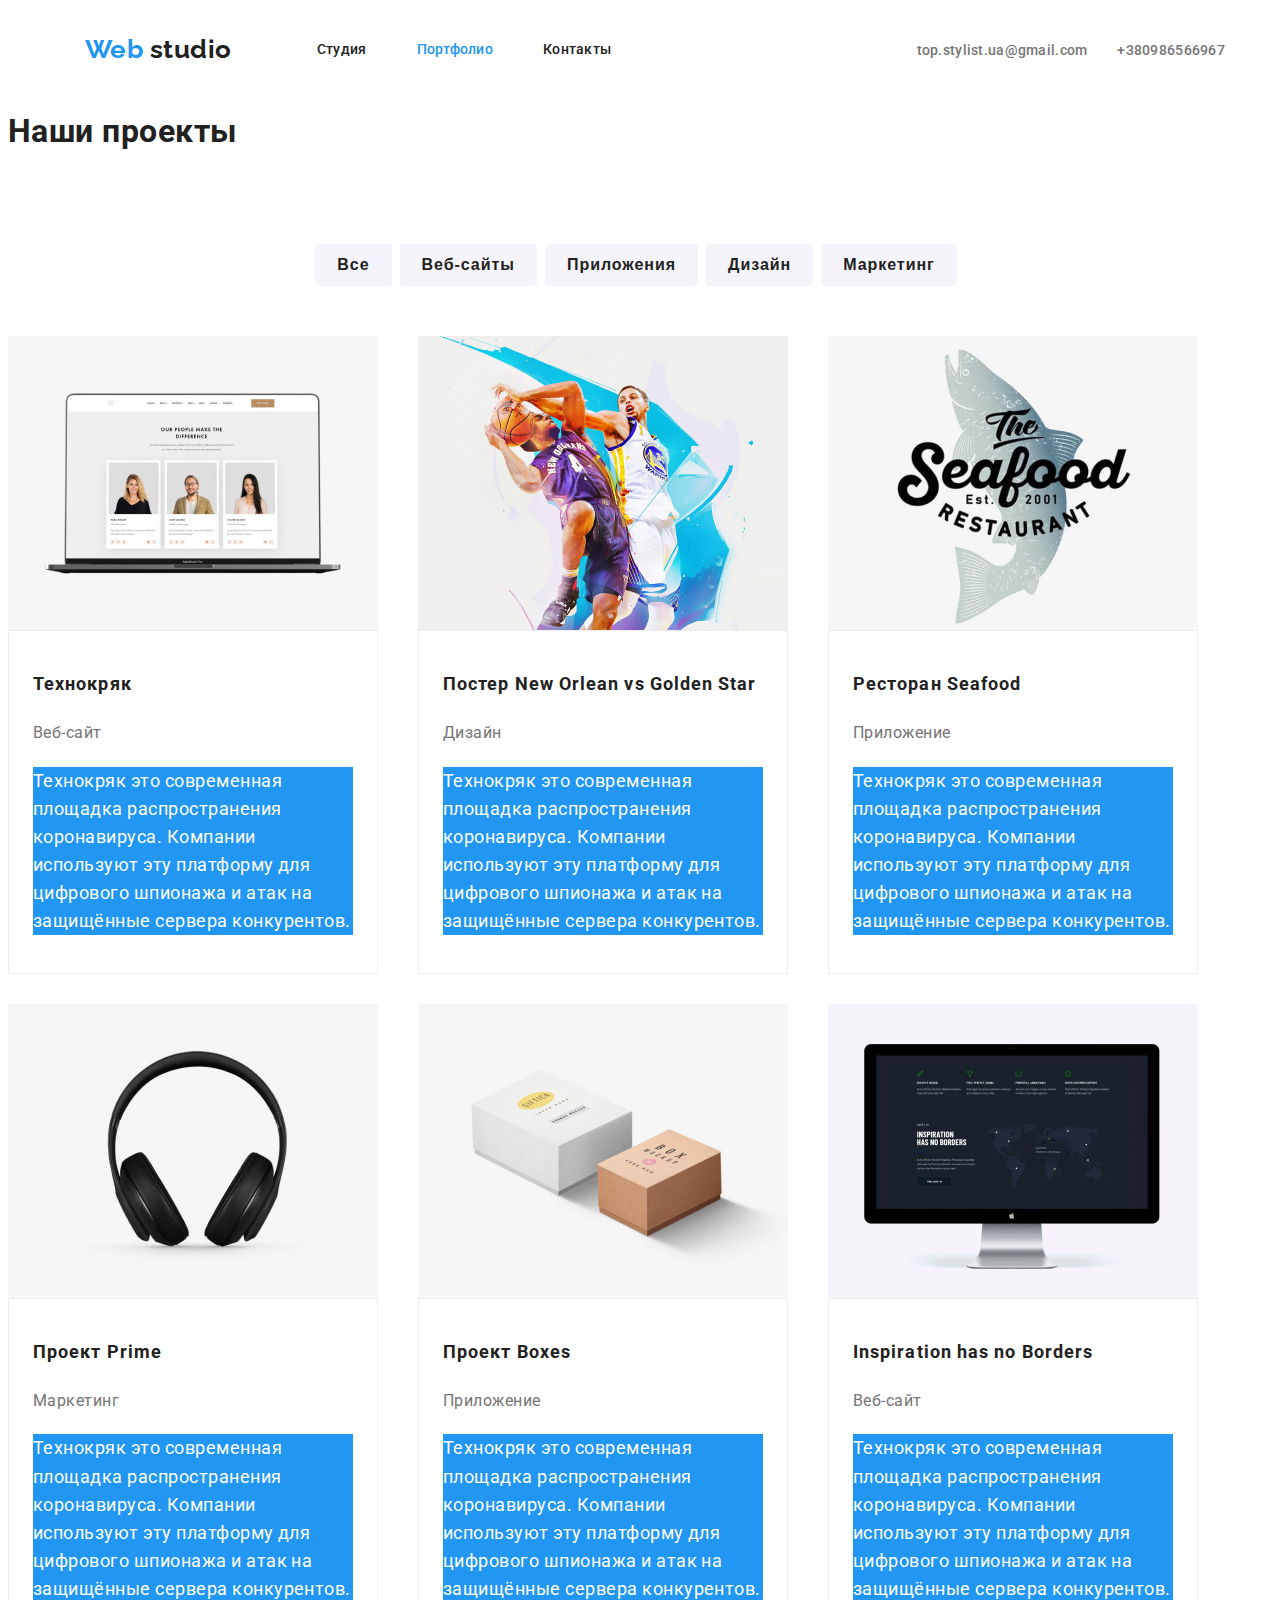
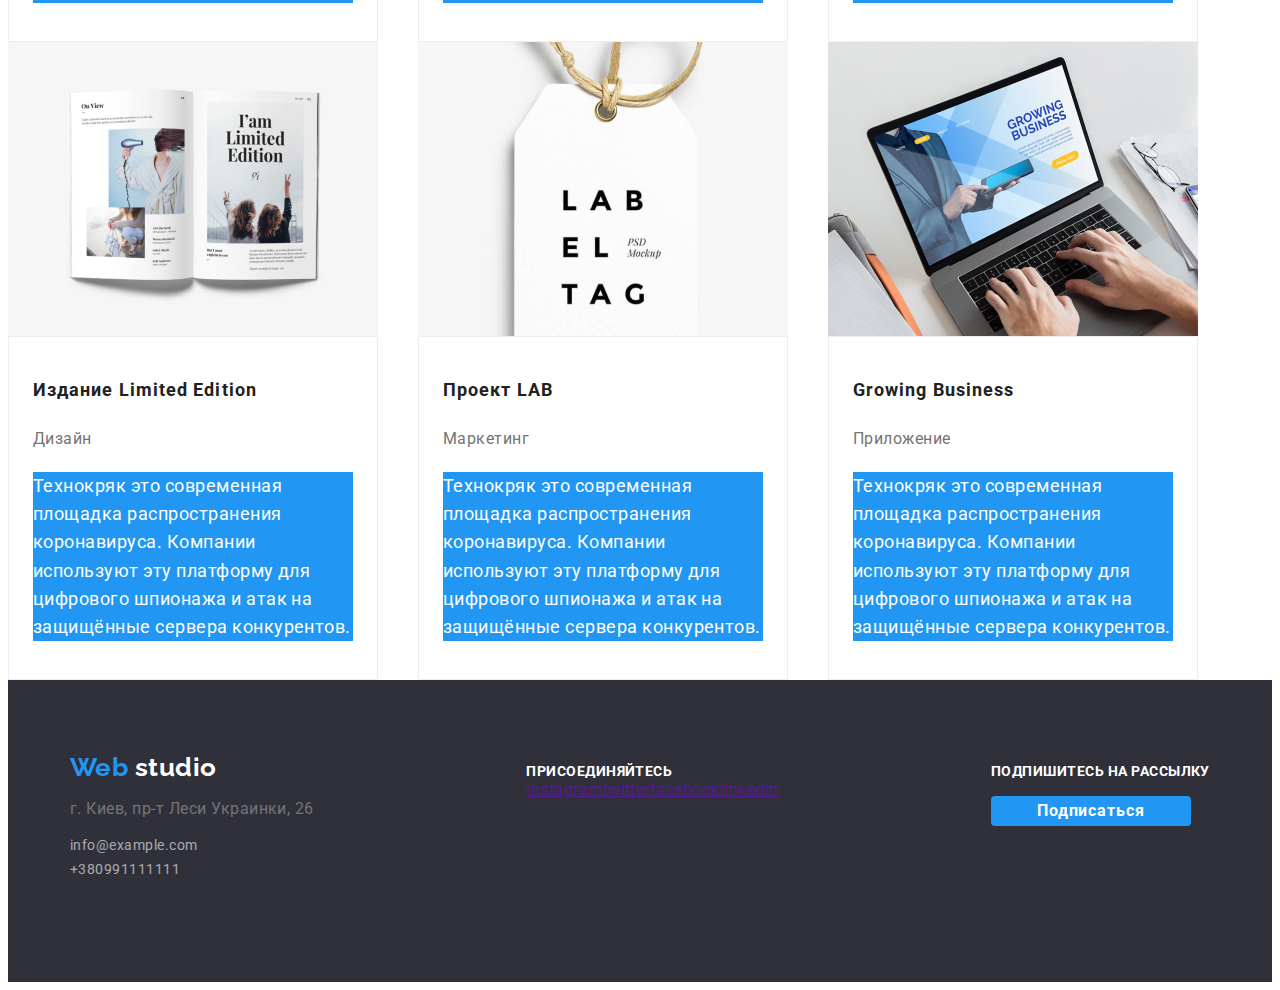
==== portfolio.html @ e204d61e "загружает дз №3" ====
<!DOCTYPE html>
<html lang="ru">
  <head>
    <meta charset="UTF-8" />
    <meta name="viewport" content="width=device-width, initial-scale=1.0" />
    <title>Portfolio</title>
    <link
      href="https://fonts.googleapis.com/css2?family=Raleway:wght@700&family=Roboto:wght@400;500;700&display=swap"
      rel="stylesheet"
    />
    <link rel="stylesheet" href="./css/styles.css" />
  </head>
  <body>
    <!-- navigator-->
    <header class="page-header container">
      <div class="container main-nav">
        <a href="./index.html" class="logo"
          >Web <span class="part-logo">studio</span></a
        >
        <nav class="main-nav">
          <ul class="site-nav list">
            <li class="item"><a href="./index.html" class="link">Студия</a></li>
            <li class="item">
              <a href="./portfolio.html" class="link main">Портфолио</a>
            </li>
            <li class="item"><a href="" class="link">Контакты</a></li>
          </ul>
        </nav>
        <!--contact-->
        <ul class="nav-registration list">
          <li class="item">
            <a class="link" href="mailto:top.stylist.ua@gmail.com"
              >top.stylist.ua@gmail.com</a
            >
          </li>
          <li class="item">
            <a class="link" href="tel:+380986566967">+380986566967</a>
          </li>
        </ul>
      </div>
    </header>
    <main>
      <h1>Наши проекты</h1>
      <!-- фильтр кнопки-->
      <ul class="list button-filter">
        <li><button class="button" type="button">Все</button></li>
        <li><button class="button" type="button">Веб-сайты</button></li>
        <li><button class="button" type="button">Приложения</button></li>
        <li><button class="button" type="button">Дизайн</button></li>
        <li><button class="button" type="button">Маркетинг</button></li>
      </ul>

      <ul class="project list">
        <li class="flex-element">
          <a class="project-link" href="">
            <img
              class="card-image"
              src="./image/project1.jpg"
              alt="technokrack"
              width="370"
            />
            <div class="card-content">
              <h2 class="title">Технокряк</h2>

              <p class="text">Веб-сайт</p>

              <p class="description">
                Технокряк это современная площадка распространения коронавируса.
                Компании используют эту платформу для цифрового шпионажа и атак
                на защищённые сервера конкурентов.
              </p>
            </div>
          </a>
        </li>
        <li class="flex-element">
          <a class="project-link" href="">
            <img
              class="card-image"
              src="./image/project2.jpg"
              alt="technokrack"
              width="370"
            />
            <div class="card-content">
              <h2 class="title">Постер New Orlean vs Golden Star</h2>
              <p class="text">Дизайн</p>
              <p class="description">
                Технокряк это современная площадка распространения коронавируса.
                Компании используют эту платформу для цифрового шпионажа и атак
                на защищённые сервера конкурентов.
              </p>
            </div>
          </a>
        </li>
        <li class="flex-element">
          <aclass="project-link"  href="">
            <img
              class="card-image"
              src="./image/project3.jpg"
              alt="technokrack"
              width="370"
            />
            <div class="card-content">
              <h2 class="title">Ресторан Seafood</h2>
              <p class="text">Приложение</p>
              <p class="description">
                Технокряк это современная площадка распространения коронавируса.
                Компании используют эту платформу для цифрового шпионажа и атак
                на защищённые сервера конкурентов.
              </p>
            </div>
          </aclass=>
        </li>
        <li class="flex-element">
          <a class="project-link" href="">
            <img
              class="card-image"
              src="./image/project4.jpg"
              alt="technokrack"
              width="370"
            />
            <div class="card-content">
              <h2 class="title">Проект Prime</h2>
              <p class="text">Маркетинг</p>
              <p class="description">
                Технокряк это современная площадка распространения коронавируса.
                Компании используют эту платформу для цифрового шпионажа и атак
                на защищённые сервера конкурентов.
              </p>
            </div>
          </a>
        </li>
        <li class="flex-element">
          <a class="project-link" href="">
            <img
              class="card-image"
              src="./image/project5.jpg"
              alt="technokrack"
              width="370"
            />
            <div class="card-content">
              <h2 class="title">Проект Boxes</h2>
              <p class="text">Приложение</p>
              <p class="description">
                Технокряк это современная площадка распространения коронавируса.
                Компании используют эту платформу для цифрового шпионажа и атак
                на защищённые сервера конкурентов.
              </p>
            </div>
          </a>
        </li>
        <li class="flex-element">
          <a class="project-link" href="">
            <img
              class="card-image"
              src="./image/project6.jpg"
              alt="technokrack"
              width="370"
            />
            <div class="card-content">
              <h2 class="title">Inspiration has no Borders</h2>
              <p class="text">Веб-сайт</p>
              <p class="description">
                Технокряк это современная площадка распространения коронавируса.
                Компании используют эту платформу для цифрового шпионажа и атак
                на защищённые сервера конкурентов.
              </p>
            </div>
          </a>
        </li>
        <li class="flex-element">
          <a class="project-link" href="">
            <img
              class="card-image"
              src="./image/project7.jpg"
              alt="technokrack"
              width="370"
            />
            <div class="card-content">
              <h2 class="title">Издание Limited Edition</h2>
              <p class="text">Дизайн</p>
              <p class="description">
                Технокряк это современная площадка распространения коронавируса.
                Компании используют эту платформу для цифрового шпионажа и атак
                на защищённые сервера конкурентов.
              </p>
            </div>
          </a>
        </li>
        <li class="flex-element">
          <a class="project-link" href="">
            <img
              class="card-image"
              src="./image/project8.jpg"
              alt="technokrack"
              width="370"
            />
            <div class="card-content">
              <h2 class="title">Проект LAB</h2>
              <p class="text">Маркетинг</p>
              <p class="description">
                Технокряк это современная площадка распространения коронавируса.
                Компании используют эту платформу для цифрового шпионажа и атак
                на защищённые сервера конкурентов.
              </p>
            </div>
          </a>
        </li>
        <li class="flex-element">
          <a class="project-link" href="">
            <img
              class="card-image"
              src="./image/project9.jpg"
              alt="technokrack"
              width="370"
            />
            <div class="card-content">
              <h2 class="title">Growing Business</h2>
              <p class="text">Приложение</p>
              <p class="description">
                Технокряк это современная площадка распространения коронавируса.
                Компании используют эту платформу для цифрового шпионажа и атак
                на защищённые сервера конкурентов.
              </p>
            </div>
          </a>
        </li>
      </ul>
    </main>
    <footer class="footer">
      <div class="footer-flex container">
        <address class="adres">
          <a class="logo" href=""
            >Web <span class="logo-footer"> studio</span></a
          >
          <p class="text">г. Киев, пр-т Леси Украинки, 26</p>
          <a class="link" href="mailto:info@example.com">info@example.com</a>
          <br />
          <a class="link" href="tel:+380991111111">+380991111111</a>
        </address>

        <div class="contact-footer">
          <b class="contact">Присоединяйтесь</b>
          <ul class="social list">
            <li><a href="">instagram</a></li>
            <li><a href="">twitter</a></li>
            <li><a href="">facebook</a></li>
            <li><a href="">linkedin</a></li>
          </ul>
        </div>
        <div class="contact-button">
          <b class="contact">Подпишитесь на рассылку</b> <br />
          <p class="button">Подписаться</p>
        </div>
      </div>
    </footer>
  </body>
</html>
---- css/styles.css ----
:root {
  --primary-text-color: #757575;
  --title-text-color: #212121;
  --accent-color: #2196f3;
  --primary-white-color: #ffffff;
  

  --secondary-background: #F5F4FA;
  --footer-color: #2F303A;
  --secondary-link: rgba(255, 255, 255, 0.6)


}
/* основной текст тексат #757575 */
/* текст заголовков #212121 */
/* цвет наведения #2196F3 */
/* фон первичный #E5E5E5 */
/* фон  вторичный #F5F4FA */
/* фон хэдер #FFFFFF */
/* фон футер #2F303A */



*, ::before, ::after {
  box-sizing: border-box;
}

body {
  background-color:var(--primary-white-color);
  color: var(--primary-text-color);
  font-family: roboto, sans-serif;
  letter-spacing: 0.03em;
}
h1,
h2,
h3,
h4,
h5,
h6 {
  color: var(--title-text-color);
}

.container {
  margin-left: auto;
  margin-right: auto;
  width: 1170px;
  padding-left: 15px;
  padding-right: 15px;
  

}
.container-padding {
  padding-bottom: 94px;
  padding-top: 94px;
  margin-bottom: 94px;
  background-color: var(--secondary-background);
}
/* header */

.page-header {
  background-color: var(--primary-white-color)
margin-bottom: 0px;

}
  

/* logo */
.logo {
  
  color: var(--accent-color);
  font-family: Raleway;

  font-weight: 700;
  font-size: 26px;
  line-height: 1.2;
  text-decoration: none;
}

.part-logo {
  color: var(--title-text-color);
}
.logo-footer {
  color: var(--primary-white-color);
}

.part-logo:hover,
.part-logo:focus {
  color: var(--accent-color);
}
.logo:hover,
.logo:focus {
  color: var(--title-text-color);
}
/* все списки */

.list {
  padding: 0;
  margin: 0;
  list-style: none;
}
/* nav */

.main-nav {
  display: flex ;
  align-items: center; 
  margin-bottom: 0px;
}

.site-nav {
  display: flex;
  margin-left: 85px;
  

}
.site-nav .item {
  margin-right: 50px;
  
}

.site-nav .item:last-child {
  margin-right: 0px;
}

.site-nav .link {
  display: block;
  padding-top: 32px;
  padding-bottom: 32px;

  color: var(--title-text-color);

  font-weight: 500;
  font-size: 14px;
  line-height: 1.14;
  letter-spacing: 0.02em;
  text-decoration: none;

}
.site-nav .link:hover,
.site-nav .link:focus {
  color: Var(--accent-color);
}

.nav-registration {
  display: flex;
  margin-left: auto;
}


.nav-registration .item:not(:last-child) {
  margin-right: 30px;
}

.nav-registration .item {
  display: block;
  padding-top: 32px;
  padding-bottom: 32px;Ї

  }
  .nav-registration .link {
    color: var(--primary-text-color);
    font-weight: 500;
    font-size: 14px;
    line-height: 1.14;
    letter-spacing: 0.02em;
    text-decoration: none;
  }
  .nav-registration .link:hover,
  .nav-registration .link:focus {
    color: Var(--accent-color);
  }
  
  

  .site-nav .link.main {
    color: var(--accent-color);
  }
  /* Hero */
  .hero {
    min-width: 1600px;
    

    text-align: center;


   
  }
  .hero .title {
    margin-top: 0;
    margin-bottom: 30;
    color: var(--primary-white-color);

    font-weight: 900;
    font-size: 44px;
    line-height: 1.36;

    text-align: center;
    letter-spacing: 0.06em;
    text-transform: uppercase;
  }

  /* button */
  .button {
    display: inline-block;
    min-width: 200px;
    border-radius: 4px;
    padding: 10px 32 px;

    color: var(--primary-white-color);
    background-color: var(--accent-color);

    font-weight: 700;
    font-size: 16px;
    line-height: 1.87;
    letter-spacing: 0.06em;
    text-decoration: none;
    text-align: center;
  }
  .button-filter {
    display: flex;
    justify-content: center ;
    margin-top: 94px;
    margin-bottom: 50px;
  }
  
  
  .button-filter .button {
    
    color: var(--title-text-color);
    background-color:var(--secondary-background)  ;
    border: 0px;
    
    
    padding-left: 22px;
    padding-right: 22px;
    padding-top: 6px;
    padding-bottom: 6px;
    min-width: 73px;
    margin-right: 8px;
  }

  .button-filter:last-child
  {
    margin-right: 0px;
  }
  .button-filter .button:hover,.button-filter .button:focus {
    background-color: var(--accent-color);
    color: var(--primary-white-color);
  }

  /* section */
  .section-title {
  margin-top: 0;
  margin-bottom: 50px;
  color: var(--title-text-color);

  font-weight: 700;
  font-size: 36px;
  line-height: 1.17;
  text-align: center;
}
.section .title {
  margin-bottom: 10px;
}

  .section {
    padding-top: 94px;
    padding-bottom: 94px;
    
  }
.section .no-padding {
  padding-top: 0px;
  padding-bottom: 0px;
}






.section .img {
  margin-bottom: 30px;
}


/* strong-side */

.strong-side {
  display: flex;
  

}

.strong-side .title {
  color: var(--title-text-color);

  font-weight: 700;
  font-size: 14px;
  line-height: 1.14;
}

.strong-side .text {
  font-weight: 400;
  font-size: 14px;
  line-height: 1.71;
}
/* our profile */

.our-profile {
  display: flex;
  margin-left: auto;
  margin-right: auto;
  
}

.our-profile .title {

  
  color: var(--primary-white-color);
  
  font-weight: 700;
  font-size: 14px;
  line-height: 1.14;

  text-align: center;
}
/* our team */
.flex-team
{ 
display: flex;
margin-left: auto;
margin-right: auto;

}
.flex-team .element:not(:last-child)  {
  margin-right: 30px;
  }


.team-title {
  font-weight: 500;
  font-size: 16px;
  line-height: 1.19;

  text-align: center;
  margin-bottom: 10px;
}

.team .text {
  font-weight: 400;
  font-size: 16px;
  line-height: 1.19;

  text-align: center;
}

/* our client */

.flex-client  {
  display: flex;
  
}

.flex-client .element
{
  
  margin-right: 30px;
  margin-left: auto;
margin-right: auto;
  }


/* footer  */

.footer-flex{
display: flex;
  justify-content: space-between;
  align-items: baseline;
  padding-top: 72px;
  padding-bottom: 100px;
}

.footer {
  background-color: var(--footer-color)
 
}
/* footer logo */
.adres .logo {
  margin-top: 20px;
}

/* adres */
.adres {
  font-style: normal;
  
}
}
.adres .text {
  color: var(--primary-white-color);

  font-weight: 400;
  font-size: 14px;
  line-height: 1.71;
}
.adres .link {
  color: var(--secondary-link);

  font-weight: 400;
  font-size: 14px;
  line-height: 1.71;
  text-decoration: none;
}  
  .adres .link:hover, .adres .link:focus
   {
    color: var(--accent-color)
  }

/* contact */



.contact {
  margin-bottom: 20px;

  color: var(--primary-white-color);

  font-weight: 700;
  font-size: 14px;
  line-height: 1.14;

  text-transform: uppercase;
}

.social {
  display: flex;
}
/* our project */

.project {
  display: flex;
  flex-wrap: wrap;
  
}

.project-link {
  text-decoration: none;
}

.flex-element {
  width: 380px;
  margin-right: 30px;
  margin-bottom: 30px;


}

.flex-element:nth-child(3n)
{
  margin-right: 0px;
}
 
.flex-element:not(:nth-child(-n + 3))  {
margin-bottom: 0px;}


.project .title {
  color: var(--title-text-color);

  font-weight: 700;
  font-size: 18px;
  line-height: 2;

  letter-spacing: 0.06em;
}
.project .text {
  color: var(--primary-text-color);

  font-weight: 400;
  font-size: 16px;
  line-height: 1.9;
}
.project .description {
  color: var(--primary-white-color);
  background-color: var(--accent-color);

  font-weight: 400;
  font-size: 18px;
  line-height: 1.56;
}

.card-content {
padding-left: 24px;
padding-right: 24px;
padding-top: 20px;
padding-bottom: 20px;

width: 370px  ;



background: var(--primary-white-color);
border: 1px solid #EEEEEE;
box-sizing: border-box;

}

.card-image {
  display: block;
}
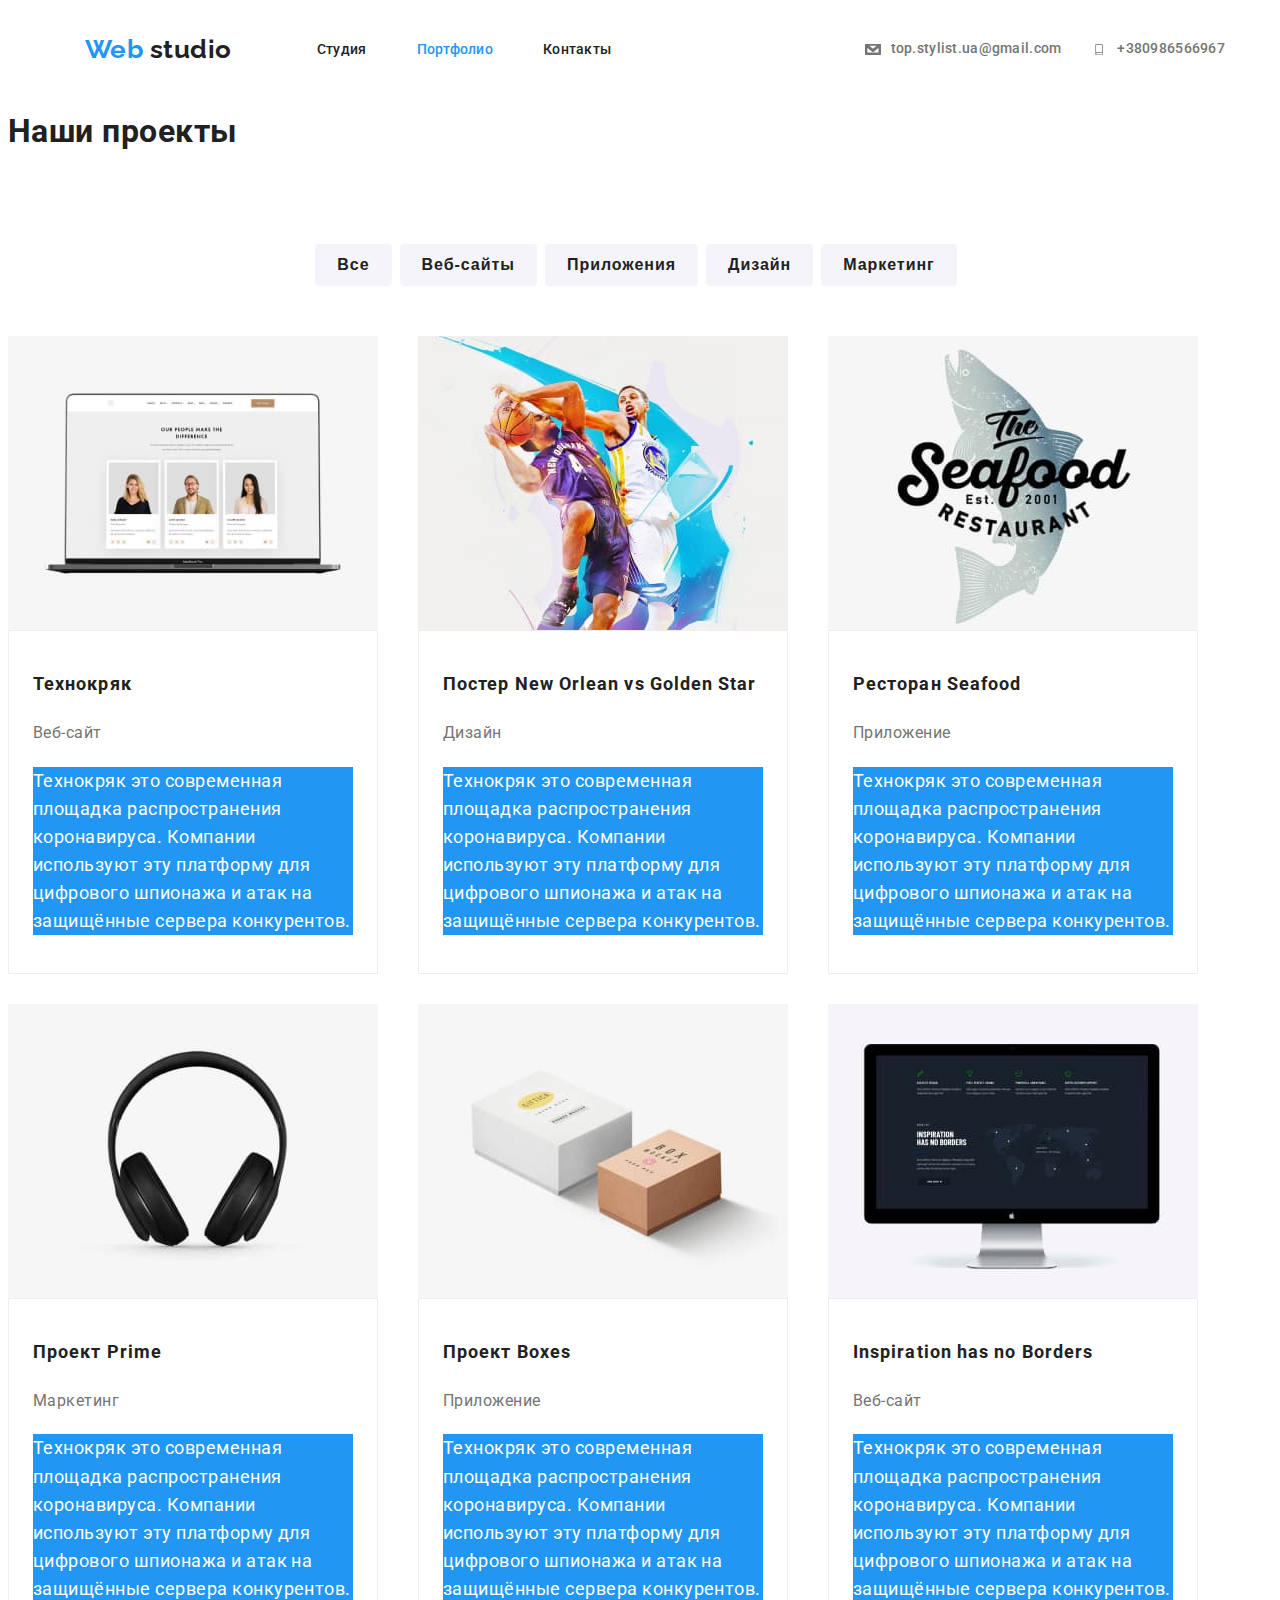
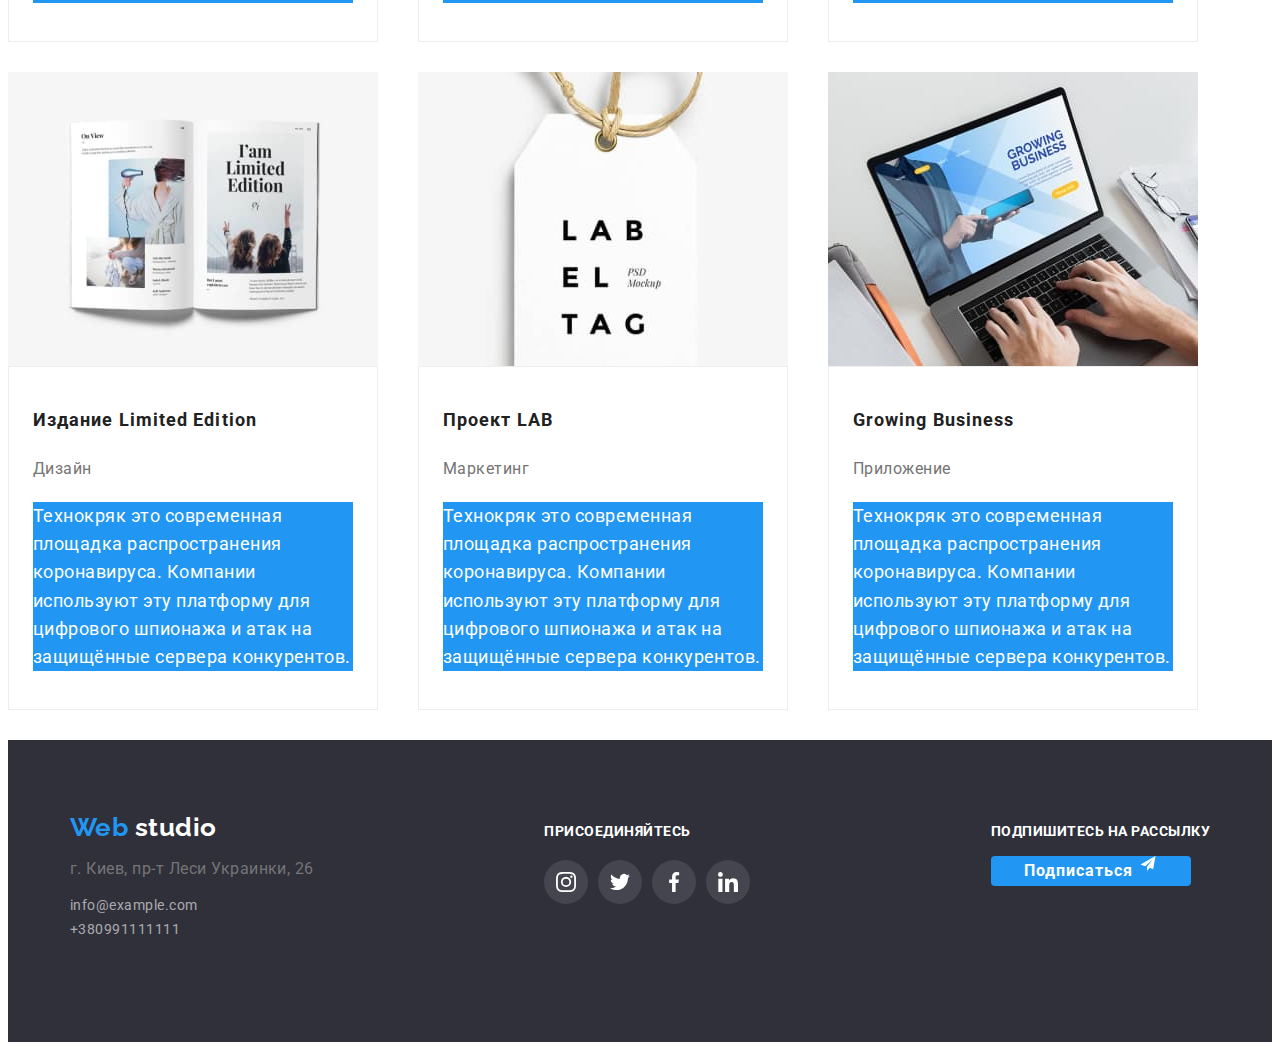
==== commit 0cb3a3ec: "раставляет декоративные элементы" ====
--- a/portfolio.html
+++ b/portfolio.html
@@ -29,12 +29,21 @@
         <!--contact-->
         <ul class="nav-registration list">
           <li class="item">
-            <a class="link" href="mailto:top.stylist.ua@gmail.com"
-              >top.stylist.ua@gmail.com</a
-            >
+            <div class="icon-contact">
+              <svg class="svg-contact" width="16" height="11.2">
+                <use href="./image/symbol-defs-opt.svg#icon-envelope"></use>
+              </svg>
+        
+              <a class="link" href="mailto:top.stylist.ua@gmail.com">top.stylist.ua@gmail.com</a>
+            </div>
           </li>
           <li class="item">
-            <a class="link" href="tel:+380986566967">+380986566967</a>
+            <div class="icon-contact">
+              <svg class="svg-contact" width="16" height="11.2">
+                <use href="./image/symbol-defs-opt.svg#icon-smartphone"></use>
+              </svg>
+              <a class="link" href="tel:+380986566967">+380986566967</a>
+            </div>
           </li>
         </ul>
       </div>
@@ -229,29 +238,54 @@
     <footer class="footer">
       <div class="footer-flex container">
         <address class="adres">
-          <a class="logo" href=""
-            >Web <span class="logo-footer"> studio</span></a
-          >
-          <p class="text">г. Киев, пр-т Леси Украинки, 26</p>
+          <a class="logo" href="">Web <span class="logo-footer"> studio</span></a>
+          <p class="text-adres">г. Киев, пр-т Леси Украинки, 26</p>
           <a class="link" href="mailto:info@example.com">info@example.com</a>
           <br />
           <a class="link" href="tel:+380991111111">+380991111111</a>
         </address>
-
+    
         <div class="contact-footer">
           <b class="contact">Присоединяйтесь</b>
-          <ul class="social list">
-            <li><a href="">instagram</a></li>
-            <li><a href="">twitter</a></li>
-            <li><a href="">facebook</a></li>
-            <li><a href="">linkedin</a></li>
+          <ul class="list footer-icon">
+            <li>
+              <a class="svg" href=""><svg width="20" height="20">
+                  <use href="./image/symbol-defs-opt.svg#icon-instagram"></use>
+                </svg>
+              </a>
+            </li>
+            <li>
+              <a class="svg" href=""><svg width="20" height="20">
+                  <use href="./image/symbol-defs-opt.svg#icon-twitter"></use>
+                </svg>
+              </a>
+            </li>
+            <li>
+              <a class="svg" href=""><svg width="20" height="20">
+                  <use href="./image/symbol-defs-opt.svg#icon-facebook"></use>
+                </svg>
+              </a>
+            </li>
+            <li>
+              <a class="svg" href=""><svg width="20" height="20">
+                  <use href="./image/symbol-defs-opt.svg#icon-linkedin"></use>
+                </svg>
+              </a>
+            </li>
           </ul>
         </div>
         <div class="contact-button">
           <b class="contact">Подпишитесь на рассылку</b> <br />
-          <p class="button">Подписаться</p>
+          <div>
+            <p class="button">
+              Подписаться
+              <svg width="20" height="20">
+                <use href="./image/symbol-defs-opt.svg#icon-send"></use>
+              </svg>
+    
+            </p>
+          </div>
         </div>
-      </div>
     </footer>
   </body>
 </html>
--- a/css/styles.css
+++ b/css/styles.css
@@ -7,7 +7,8 @@
 
   --secondary-background: #F5F4FA;
   --footer-color: #2F303A;
-  --secondary-link: rgba(255, 255, 255, 0.6)
+  --secondary-link: rgba(255, 255, 255, 0.6);
+  --icon-color: #AFB1B8;
 
 
 }
@@ -153,7 +154,8 @@
 .nav-registration .item {
   display: block;
   padding-top: 32px;
-  padding-bottom: 32px;Ї
+  padding-bottom: 32px;
+  
 
   }
   .nav-registration .link {
@@ -167,8 +169,24 @@
   .nav-registration .link:hover,
   .nav-registration .link:focus {
     color: Var(--accent-color);
-  }
-  
+    
+  }
+  .icon-contact {
+  display: inline-flex;
+  fill: var(--primary-text-color);
+  align-items: center;
+  
+  
+}
+.svg-contact {
+  margin-right: 10px;
+}
+  
+.icon-contact:hover,
+.icon-contact:focus
+{
+  fill: var(--accent-color);
+}
   
 
   .site-nav .link.main {
@@ -176,17 +194,35 @@
   }
   /* Hero */
   .hero {
+  display: flex;
+  justify-content: center;
+  align-items: center;
+
+
     min-width: 1600px;
+    height: 600px;
+    margin-left: auto;
+    margin-right: auto;
+    background-image: linear-gradient(to right, 
+    rgba(47, 48, 58, 0.8),
+    rgba(47, 48, 58, 0.8)
+    ),
+    url(../image/Header-opt.jpg);
+    block-size: cover;
+    background-repeat: no-repeat;
+    background-position:center;
+    background-color: var(--footer-color);
+
+    text-align: center;
+
+
+   
+  }
+  .hero .title {
     
 
-    text-align: center;
-
-
-   
-  }
-  .hero .title {
-    margin-top: 0;
-    margin-bottom: 30;
+    margin-top: 0px;
+    margin-bottom: 30px;
     color: var(--primary-white-color);
 
     font-weight: 900;
@@ -284,11 +320,63 @@
 
 /* strong-side */
 
+
 .strong-side {
   display: flex;
-  
-
-}
+
+}
+
+.strong-side .icon:not(:last-child) {
+  margin-right: 30px;
+}
+
+
+  
+.strong-side .background {
+  
+  display: flex;
+  justify-content: center;
+  align-items: center;
+}
+
+.icon .background {
+  background-color: var(--secondary-background);
+  
+  height: 120px;
+ 
+
+
+border-radius: 4px; 
+}
+
+ /* .strong-side .icon::before {
+  display: block;
+  content: "";
+  height: 120px;
+  
+  
+  block-size: contain;  
+  background-repeat: no-repeat;
+  background-position: center;
+  background-color: var(--secondary-background);
+  border-radius: 4px;
+}
+
+.strong-side .icon:nth-child(1)::before {
+  background-image: url(../image/antenna.svg);
+}
+
+.strong-side .icon:nth-child(2)::before {
+  background-image: url(../image/clock1.svg);
+}
+
+.strong-side .icon:nth-child(3)::before {
+  background-image: url(../image/diagram1.svg);
+}
+
+.strong-side .icon:nth-child(4)::before {
+  background-image: url(../image/astronaut.svg);
+} */
 
 .strong-side .title {
   color: var(--title-text-color);
@@ -329,7 +417,11 @@
 display: flex;
 margin-left: auto;
 margin-right: auto;
-
+}
+
+.flex-team .element {
+  border-radius: 3px;
+  box-shadow: 0px 4px 4px rgba(0, 0, 0, 0.25);
 }
 .flex-team .element:not(:last-child)  {
   margin-right: 30px;
@@ -353,20 +445,68 @@
   text-align: center;
 }
 
+.team-icon {
+  display: flex;
+  justify-content: center;
+  
+}
+
+.team-icon .svg {
+  display: flex;
+  justify-content: center;
+  align-items: center;
+  height: 44px;
+  width: 44px;
+
+  fill: var(--icon-color);
+  
+  border-radius: 50%;
+  margin-right: 10px;
+  margin-bottom: 24px;
+}
+.team-icon .svg:(:last-child) {
+  margin-right: 0px;
+}
+
+.team-icon .svg:hover {
+  fill: var(--primary-white-color);
+  background-color: var(--accent-color);
+  
+}
+
+
 /* our client */
 
 .flex-client  {
   display: flex;
-  
-}
-
-.flex-client .element
-{
-  
+}
+
+
+
+
+.flex-client .svg {
+  display: flex;
+  justify-content: center;
+  align-items: center;
   margin-right: 30px;
-  margin-left: auto;
-margin-right: auto;
-  }
+  border-radius: 4px;
+  border: 1px solid var(--icon-color);
+  fill: var(--icon-color);
+
+   
+
+  
+  width: 170px;
+  height: 90px;
+}
+
+.flex-client .svg:hover {
+  fill: var(--accent-color);
+  border-color: var(--accent-color);
+}
+
+.flex-client .element:last-child {
+  margin-right: 0px;}
 
 
 /* footer  */
@@ -419,9 +559,11 @@
 
 
 .contact {
-  margin-bottom: 20px;
+ 
 
   color: var(--primary-white-color);
+
+  
 
   font-weight: 700;
   font-size: 14px;
@@ -430,9 +572,34 @@
   text-transform: uppercase;
 }
 
-.social {
-  display: flex;
-}
+/* cоц сети */
+.footer-icon {
+  display: flex;
+  
+}
+.footer-icon .svg {
+  display: flex;
+  justify-content: center;
+  align-items: center;
+  height: 44px;
+  width: 44px;
+
+  background-color: rgba(255, 255, 255, 0.1);
+  fill: var(--primary-white-color);
+  
+  border-radius: 50%;
+  margin-right: 10px;
+  margin-top: 20px;
+}
+
+.footer-icon .svg:hover {
+  
+  background-color: var(--accent-color);
+  
+}
+
+
+
 /* our project */
 
 .project {
@@ -445,12 +612,17 @@
   text-decoration: none;
 }
 
+
 .flex-element {
+  display: flex;
   width: 380px;
   margin-right: 30px;
   margin-bottom: 30px;
-
-
+}
+
+.project-link:hover
+{
+  box-shadow: 1px 4px 6px rgba(0, 0, 0, 0.16), 0px 4px 4px rgba(0, 0, 0, 0.06), 0px 1px 1px rgba(0, 0, 0, 0.12);;
 }
 
 .flex-element:nth-child(3n)
@@ -458,8 +630,9 @@
   margin-right: 0px;
 }
  
-.flex-element:not(:nth-child(-n + 3))  {
+.flex-element:not(:nth-child(n + 3))  {
 margin-bottom: 0px;}
+
 
 
 .project .title {
@@ -503,6 +676,10 @@
 
 }
 
+.project-link {
+  border-radius: 10px;
+}
 .card-image {
   display: block;
 }
+
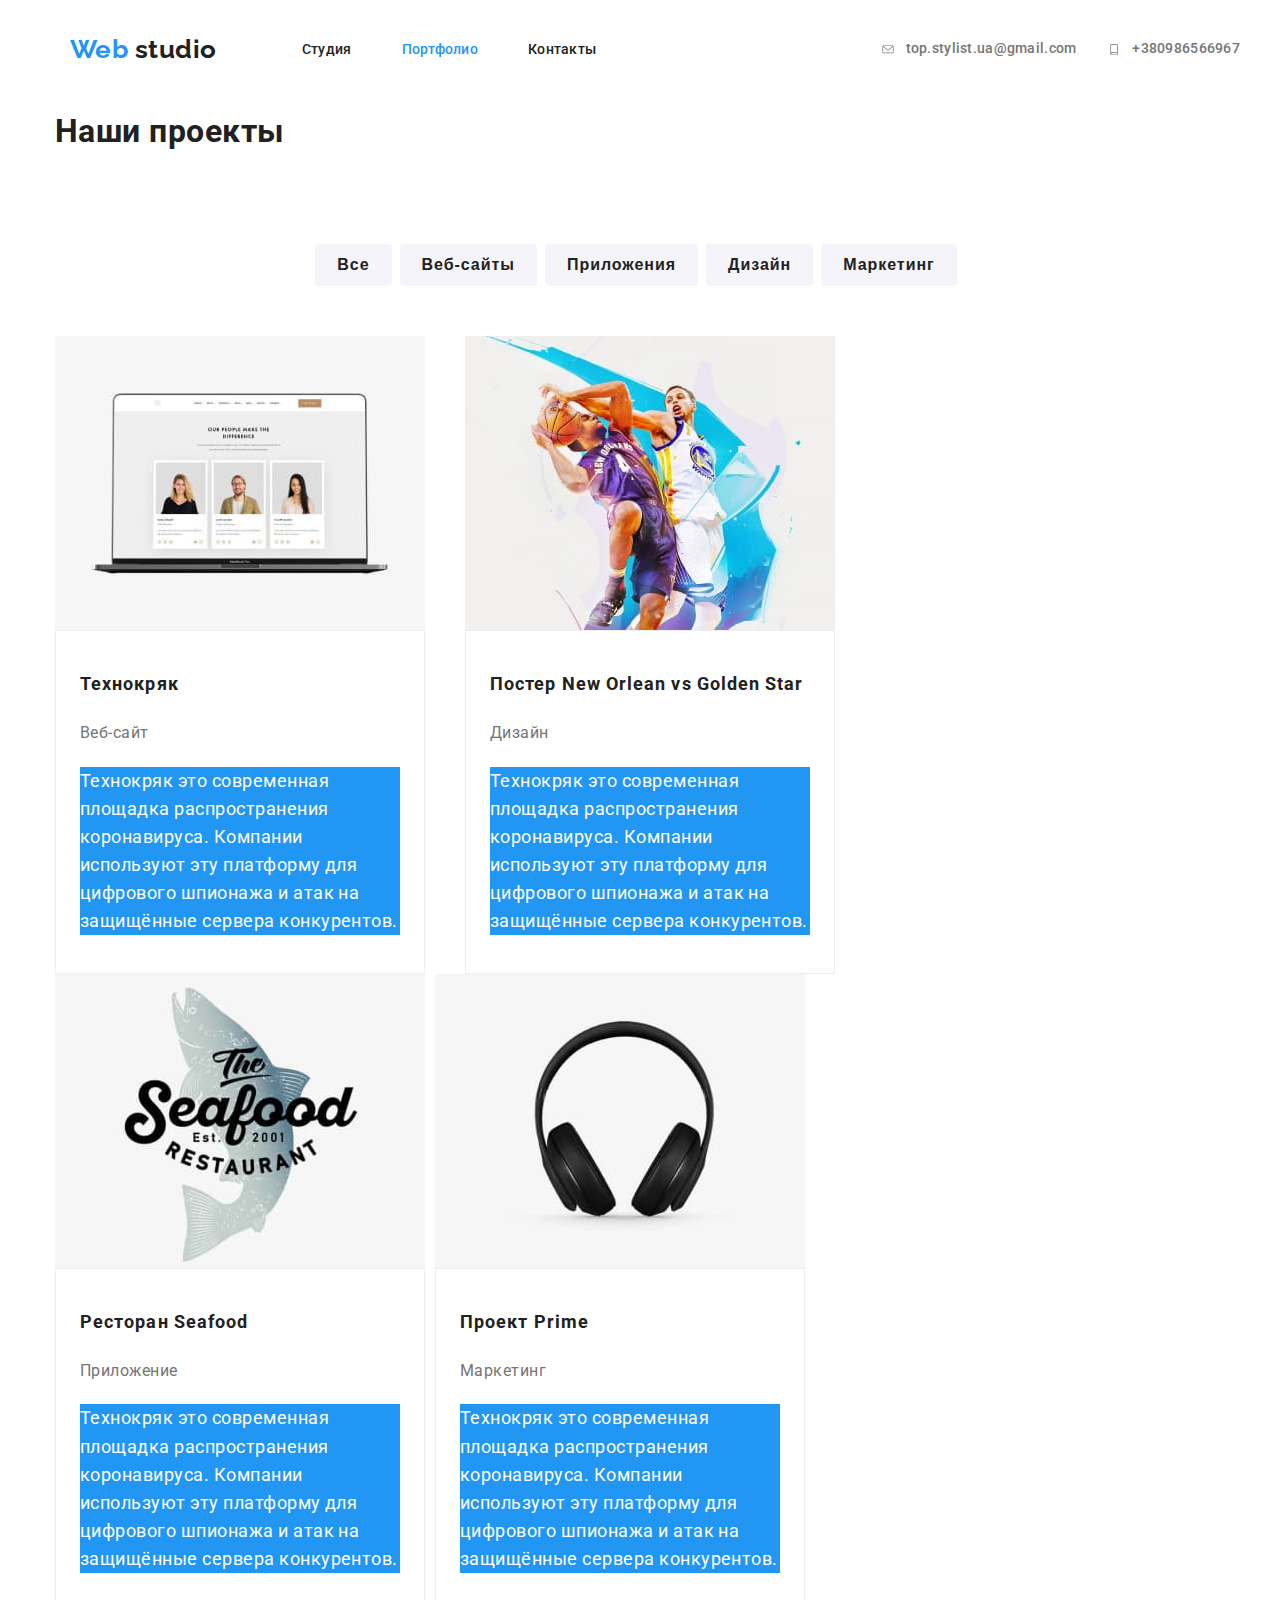
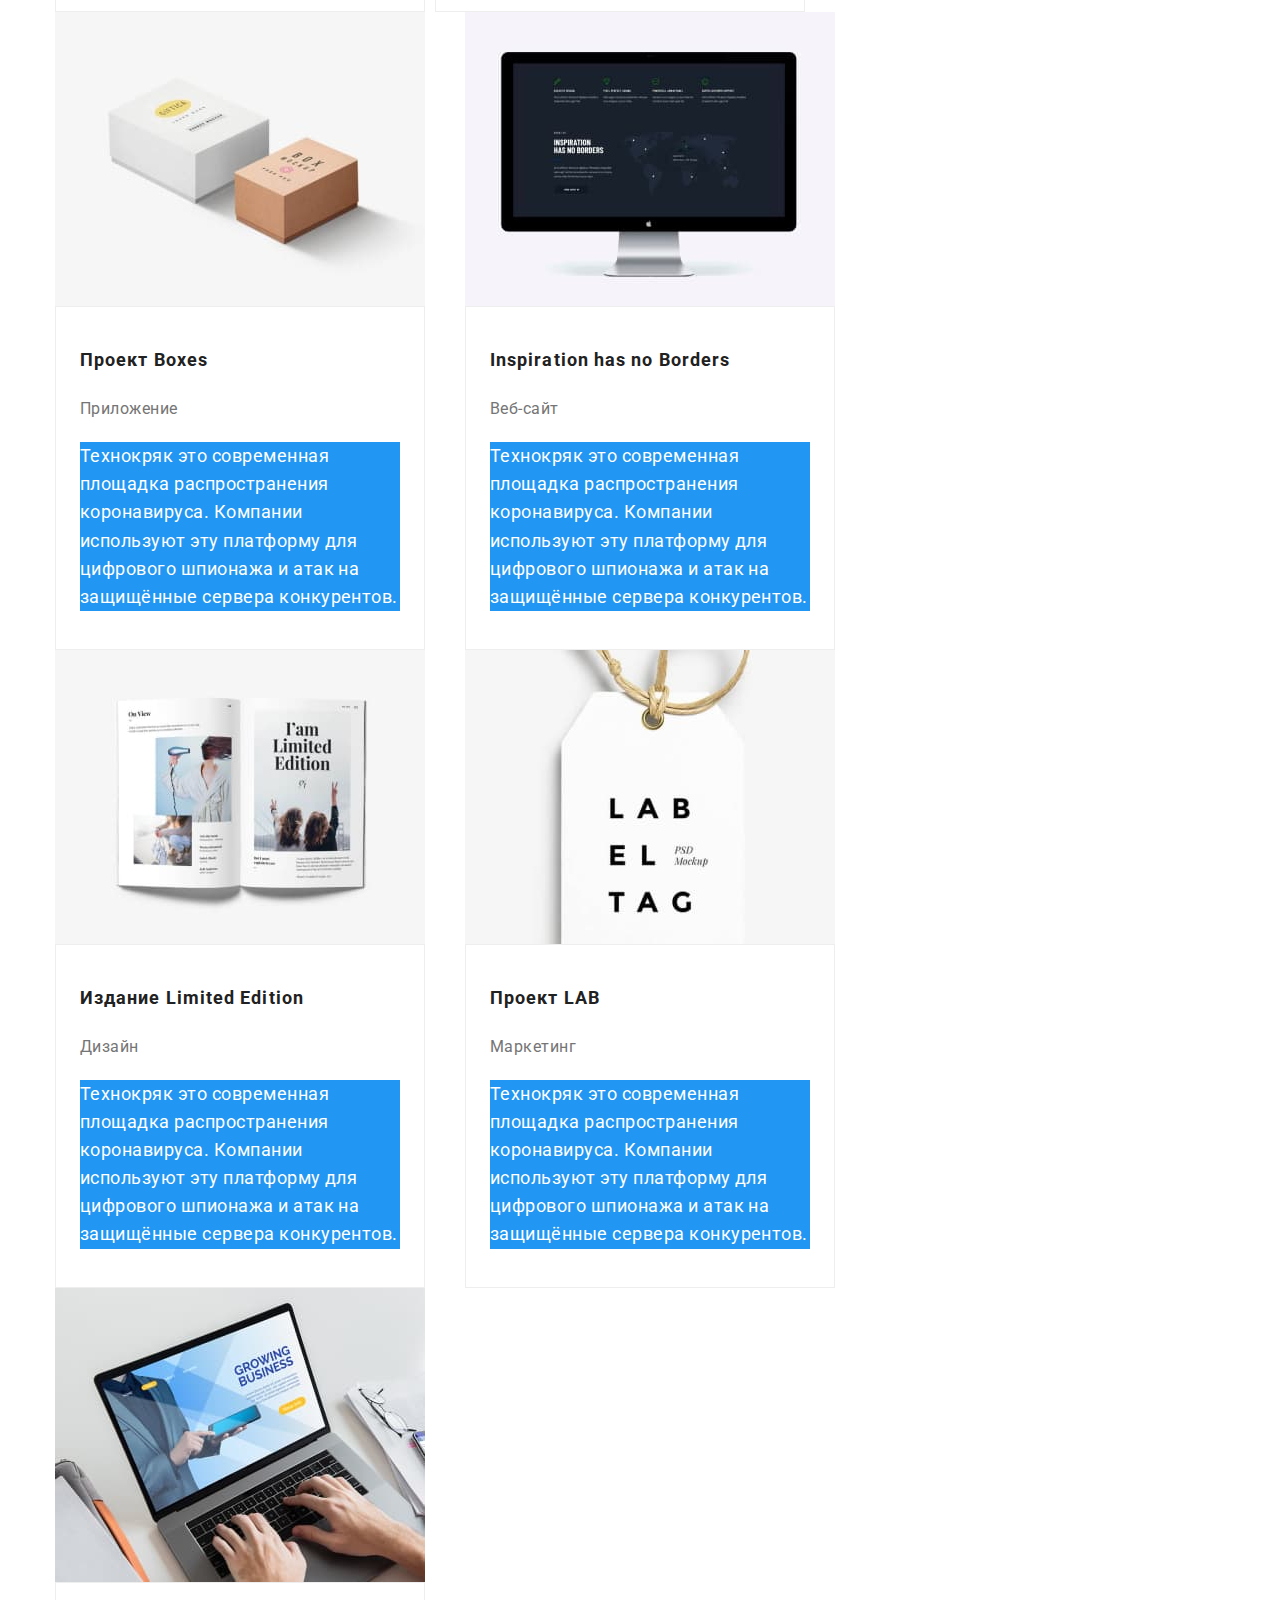
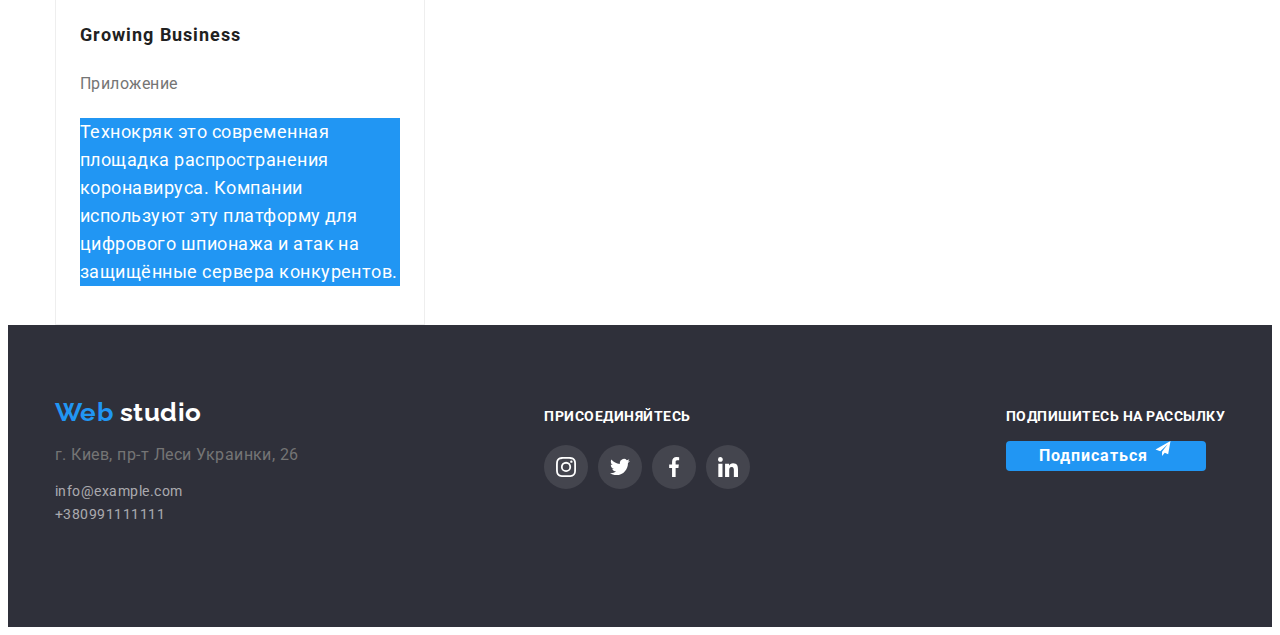
==== commit 2ec08d17: "исправляет mail в портфолио" ====
--- a/portfolio.html
+++ b/portfolio.html
@@ -48,7 +48,7 @@
         </ul>
       </div>
     </header>
-    <main>
+    <main class="container">
       <h1>Наши проекты</h1>
       <!-- фильтр кнопки-->
       <ul class="list button-filter">
--- a/css/styles.css
+++ b/css/styles.css
@@ -44,7 +44,7 @@
 .container {
   margin-left: auto;
   margin-right: auto;
-  width: 1170px;
+  width: 1200px;
   padding-left: 15px;
   padding-right: 15px;
   
@@ -59,7 +59,7 @@
 /* header */
 
 .page-header {
-  background-color: var(--primary-white-color)
+  background-color: var(--primary-white-color);
 margin-bottom: 0px;
 
 }
@@ -180,12 +180,16 @@
 }
 .svg-contact {
   margin-right: 10px;
+  
 }
   
 .icon-contact:hover,
 .icon-contact:focus
 {
   fill: var(--accent-color);
+  align-items: center;
+  justify-content: center;
+
 }
   
 
@@ -400,6 +404,7 @@
   
 }
 
+
 .our-profile .title {
 
   
@@ -417,6 +422,9 @@
 display: flex;
 margin-left: auto;
 margin-right: auto;
+width: 1200;
+padding-left: 15;
+padding-right: 15px;
 }
 
 .flex-team .element {
@@ -617,7 +625,7 @@
   display: flex;
   width: 380px;
   margin-right: 30px;
-  margin-bottom: 30px;
+  
 }
 
 .project-link:hover
@@ -628,6 +636,7 @@
 .flex-element:nth-child(3n)
 {
   margin-right: 0px;
+  
 }
  
 .flex-element:not(:nth-child(n + 3))  {
